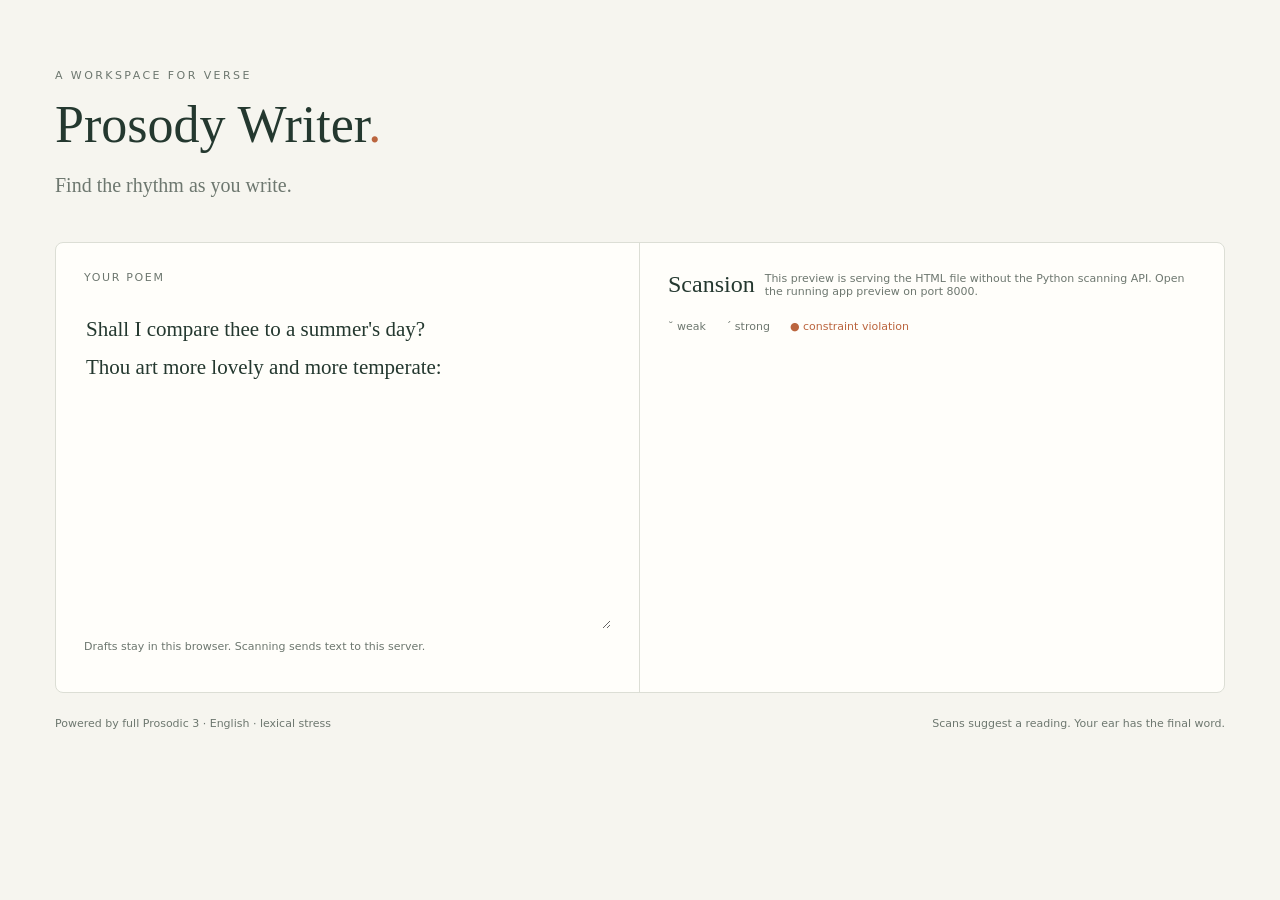
==== index.html @ 9eb8d66f "Add realtime poetry editor and Codespaces development setup" ====
<!doctype html>
<html lang="en">
<meta charset="utf-8">
<meta name="viewport" content="width=device-width, initial-scale=1">
<title>Prosody Writer</title>
<style>
:root{color-scheme:light;--ink:#24382f;--muted:#6d776f;--paper:#f6f5ef;--accent:#bb653e}
*{box-sizing:border-box}body{margin:0;background:var(--paper);color:var(--ink);font:15px system-ui,sans-serif}main{max-width:1250px;margin:0 auto;padding:65px 40px}header{margin-bottom:45px}.eyebrow{font-size:11px;letter-spacing:.22em;color:var(--muted)}h1{font:normal 52px Georgia,serif;margin:12px 0}h1 span{color:var(--accent)}header p{font:20px Georgia,serif;color:var(--muted)}.workspace{display:grid;grid-template-columns:1fr 1fr;background:#fffefa;border:1px solid #dcded5;border-radius:8px;min-height:440px}.draft,.analysis{padding:28px}.draft{border-right:1px solid #dcded5}label{display:block;font-size:11px;letter-spacing:.15em;color:var(--muted)}textarea{display:block;width:100%;height:320px;margin-top:25px;resize:vertical;background:transparent;border:0;outline:none;color:var(--ink);font:21px/1.8 Georgia,serif}textarea:focus{outline:1px solid #ced8ca;outline-offset:8px}#privacy{font-size:11px;color:var(--muted)}.analysis-heading{display:flex;align-items:center;justify-content:space-between;gap:10px}h2{font:24px Georgia,serif;margin:0}#status{font-size:11px;color:var(--muted)}.legend{display:flex;gap:20px;font-size:11px;color:var(--muted);margin:22px 0 30px}.conflict{color:var(--accent)}.scan-line{padding:15px 0;border-top:1px solid #e9e9e0}.line-text{font:16px Georgia,serif;margin:0 0 14px;color:var(--muted)}.syllables{display:flex;flex-wrap:wrap;gap:9px}.syllable{display:flex;flex-direction:column;align-items:center;font:17px Georgia,serif;min-width:18px}.mark{font-size:24px;color:#367154;height:30px}.syllable.violation .mark{color:var(--accent)}.note{font-size:12px;color:var(--muted)}footer{display:flex;justify-content:space-between;gap:20px;margin-top:24px;font-size:11px;color:var(--muted)}@media(max-width:800px){main{padding:30px 20px}.workspace{grid-template-columns:1fr}.draft{border-right:0;border-bottom:1px solid #dcded5}footer{flex-direction:column}h1{font-size:40px}}

</style>
<main>
  <header><span class="eyebrow">A WORKSPACE FOR VERSE</span><h1>Prosody Writer<span>.</span></h1>
    <p>Find the rhythm as you write.</p></header>
  <section class="workspace">
    <div class="draft"><label for="poem">YOUR POEM</label>
      <textarea id="poem" spellcheck="false" placeholder="Begin with a line…" aria-describedby="privacy">Shall I compare thee to a summer's day?
Thou art more lovely and more temperate:</textarea>
      <p id="privacy">Drafts stay in this browser. Scanning sends text to this server.</p>
    </div>
    <div class="analysis"><div class="analysis-heading"><h2>Scansion</h2><span id="status" role="status" aria-live="polite">Starting…</span></div>
      <p class="legend"><span>˘ weak</span><span>´ strong</span><span class="conflict">● constraint violation</span></p>
      <div id="results"></div>
    </div>
  </section>
  <footer>Powered by full Prosodic 3 · English · lexical stress <span>Scans suggest a reading. Your ear has the final word.</span></footer>
</main>
<script>
const poem = document.querySelector('#poem');
const results = document.querySelector('#results');
const status = document.querySelector('#status');
// randomUUID is unavailable in some embedded/non-secure preview contexts.
const session = typeof crypto.randomUUID === 'function' ? crypto.randomUUID() :
  '10000000-1000-4000-8000-100000000000'.replace(/[018]/g, c =>
    (Number(c) ^ crypto.getRandomValues(new Uint8Array(1))[0] & 15 >> Number(c) / 4).toString(16));
const apiURL = new URL('api/scan', document.baseURI);
let revision = 0, timer, running = false, dirty = false;
try { const saved = localStorage.getItem('prosody-draft'); if (saved !== null) poem.value = saved; } catch {}
function element(tag, className, text) {
  const node = document.createElement(tag); node.className = className; node.textContent = text; return node;
}
function render(data) {
  results.replaceChildren();
  for (const line of data.lines) {
    if (line.status === 'empty') continue;
    const row = element('div', 'scan-line', '');
    row.append(element('p', 'line-text', line.text));
    if (line.status !== 'ok') row.append(element('p', 'note', line.message));
    else {
      const syllables = element('div', 'syllables', '');
      for (const syl of line.syllables) {
        const violations = Object.entries(syl.violations).filter(([, n]) => n > 0);
        const node = element('span', 'syllable' + (violations.length ? ' violation' : ''), '');
        node.title = `${syl.ipa} · lexical stress: ${syl.stress ? 'stressed' : 'unstressed'}${violations.length ? ' · ' + violations.map(([key]) => key).join(', ') : ''}`;
        node.append(element('span', 'mark', syl.meter === 's' ? '´' : '˘'), element('span', '', syl.text));
        syllables.append(node);
      }
      row.append(syllables);
    }
    results.append(row);
  }
  status.textContent = `${data.elapsed_ms} ms · ${data.work.parsed_lines} lines scanned`;
}
async function scan() {
  if (running) { dirty = true; return; }
  running = true; dirty = false;
  const sentRevision = revision;
  status.textContent = 'Scanning…';
  try {
    const response = await fetch(apiURL, {method:'POST', headers:{'Content-Type':'application/json'},
      body:JSON.stringify({session, revision:sentRevision, text:poem.value})});
    if (response.status === 429) { dirty = true; return; }
    const contentType = response.headers.get('content-type') || '';
    if (!contentType.includes('application/json')) {
      throw new Error('This preview is serving the HTML file without the Python scanning API. Open the running app preview on port 8000.');
    }
    if (!response.ok) throw new Error((await response.json()).detail || 'Scanning failed');
    const data = await response.json();
    if (data.revision === revision) render(data);
  } catch (error) { status.textContent = String(error.message); }
  finally { running = false; if (dirty || sentRevision !== revision) { clearTimeout(timer); timer = setTimeout(scan, 180); } }
}
poem.addEventListener('input', () => {
  revision++;
  try { localStorage.setItem('prosody-draft', poem.value); } catch {}
  clearTimeout(timer); status.textContent = 'Waiting for your line…'; timer = setTimeout(scan, 180);
});
scan();

</script>
</html>
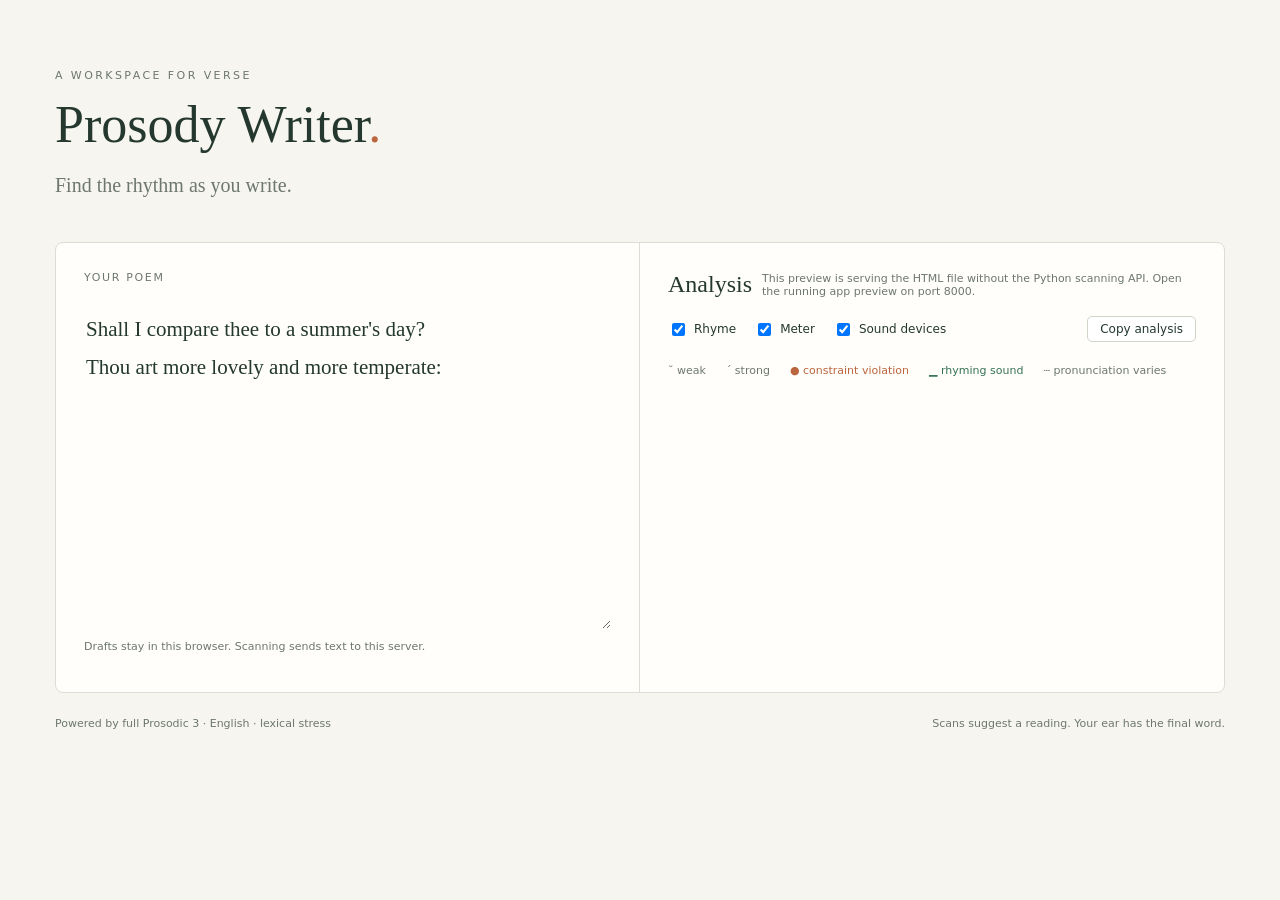
==== commit cd476587: "Add rhyme scheme, syllable counts, meter naming and sound devices Annotate every scanned line with i" ====
--- a/index.html
+++ b/index.html
@@ -6,6 +6,27 @@
 <style>
 :root{color-scheme:light;--ink:#24382f;--muted:#6d776f;--paper:#f6f5ef;--accent:#bb653e}
 *{box-sizing:border-box}body{margin:0;background:var(--paper);color:var(--ink);font:15px system-ui,sans-serif}main{max-width:1250px;margin:0 auto;padding:65px 40px}header{margin-bottom:45px}.eyebrow{font-size:11px;letter-spacing:.22em;color:var(--muted)}h1{font:normal 52px Georgia,serif;margin:12px 0}h1 span{color:var(--accent)}header p{font:20px Georgia,serif;color:var(--muted)}.workspace{display:grid;grid-template-columns:1fr 1fr;background:#fffefa;border:1px solid #dcded5;border-radius:8px;min-height:440px}.draft,.analysis{padding:28px}.draft{border-right:1px solid #dcded5}label{display:block;font-size:11px;letter-spacing:.15em;color:var(--muted)}textarea{display:block;width:100%;height:320px;margin-top:25px;resize:vertical;background:transparent;border:0;outline:none;color:var(--ink);font:21px/1.8 Georgia,serif}textarea:focus{outline:1px solid #ced8ca;outline-offset:8px}#privacy{font-size:11px;color:var(--muted)}.analysis-heading{display:flex;align-items:center;justify-content:space-between;gap:10px}h2{font:24px Georgia,serif;margin:0}#status{font-size:11px;color:var(--muted)}.legend{display:flex;gap:20px;font-size:11px;color:var(--muted);margin:22px 0 30px}.conflict{color:var(--accent)}.scan-line{padding:15px 0;border-top:1px solid #e9e9e0}.line-text{font:16px Georgia,serif;margin:0 0 14px;color:var(--muted)}.syllables{display:flex;flex-wrap:wrap;gap:9px}.syllable{display:flex;flex-direction:column;align-items:center;font:17px Georgia,serif;min-width:18px}.mark{font-size:24px;color:#367154;height:30px}.syllable.violation .mark{color:var(--accent)}.note{font-size:12px;color:var(--muted)}footer{display:flex;justify-content:space-between;gap:20px;margin-top:24px;font-size:11px;color:var(--muted)}@media(max-width:800px){main{padding:30px 20px}.workspace{grid-template-columns:1fr}.draft{border-right:0;border-bottom:1px solid #dcded5}footer{flex-direction:column}h1{font-size:40px}}
+
+.summary{margin:20px 0 6px;padding:16px 18px;background:#f7f8f1;border:1px solid #dcded5;border-radius:8px}
+.summary-grid{display:grid;grid-template-columns:repeat(auto-fit,minmax(150px,1fr));gap:14px 22px}
+.stat{display:flex;flex-direction:column;gap:3px}.stat-label{font-size:10px;letter-spacing:.16em;text-transform:uppercase;color:var(--muted)}
+.stat-value{font:18px Georgia,serif;color:var(--ink)}
+.toolbar{display:flex;flex-wrap:wrap;align-items:center;gap:6px 18px;margin:18px 0 0;font-size:12px;color:var(--muted)}
+.toggle{display:inline-flex;align-items:center;gap:6px;margin:0;font-size:12px;letter-spacing:0;color:var(--ink);cursor:pointer}
+.toolbar button{margin-left:auto;font:12px system-ui,sans-serif;padding:5px 12px;border:1px solid #cfd5c8;border-radius:5px;background:#fff;color:var(--ink);cursor:pointer}
+.toolbar button:hover{background:#eef2e8}
+.chips{display:flex;flex-wrap:wrap;align-items:center;gap:6px;margin:10px 0 0}.chips-label{font-size:10px;letter-spacing:.14em;text-transform:uppercase;color:var(--muted);margin-right:4px}
+.chip{display:inline-block;padding:2px 9px;border:1px solid #d6dacf;border-radius:999px;font-size:11px;color:#4d5b52;background:#fff}
+.devices .chip{border-style:dashed;background:transparent}
+.line-head{display:flex;align-items:baseline;gap:12px}.line-head .line-text{margin:0 0 6px;flex:1}
+.rhyme-badge{flex:none;display:inline-grid;place-items:center;min-width:26px;height:26px;padding:0 6px;border-radius:13px;background:var(--rhyme);color:#fff;font:600 13px system-ui,sans-serif}
+.rhyme-badge.unrhymed{background:#e4e6df;color:#8a928b}
+.stanza-break{margin-top:18px}
+.word{display:inline-flex;gap:4px}.word+.word{margin-left:10px}
+.word.varies{border-bottom:1px dotted var(--muted)}
+.syllable.tail span:last-child{box-shadow:0 3px 0 -1px var(--rhyme)}
+.legend .tail{color:#367154}.legend .alt{color:var(--muted)}
+.syllables{gap:4px 4px}
 
 </style>
 <main>
@@ -17,8 +38,15 @@
 Thou art more lovely and more temperate:</textarea>
       <p id="privacy">Drafts stay in this browser. Scanning sends text to this server.</p>
     </div>
-    <div class="analysis"><div class="analysis-heading"><h2>Scansion</h2><span id="status" role="status" aria-live="polite">Starting…</span></div>
-      <p class="legend"><span>˘ weak</span><span>´ strong</span><span class="conflict">● constraint violation</span></p>
+    <div class="analysis"><div class="analysis-heading"><h2>Analysis</h2><span id="status" role="status" aria-live="polite">Starting…</span></div>
+      <div id="summary" class="summary" hidden></div>
+      <div class="toolbar">
+        <label class="toggle"><input type="checkbox" id="show-rhyme" checked> Rhyme</label>
+        <label class="toggle"><input type="checkbox" id="show-meter" checked> Meter</label>
+        <label class="toggle"><input type="checkbox" id="show-sound" checked> Sound devices</label>
+        <button type="button" id="copy">Copy analysis</button>
+      </div>
+      <p class="legend"><span>˘ weak</span><span>´ strong</span><span class="conflict">● constraint violation</span><span class="tail">▁ rhyming sound</span><span class="alt">┄ pronunciation varies</span></p>
       <div id="results"></div>
     </div>
   </section>
@@ -27,39 +55,160 @@
 <script>
 const poem = document.querySelector('#poem');
 const results = document.querySelector('#results');
+const summary = document.querySelector('#summary');
 const status = document.querySelector('#status');
+const copyButton = document.querySelector('#copy');
 // randomUUID is unavailable in some embedded/non-secure preview contexts.
 const session = typeof crypto.randomUUID === 'function' ? crypto.randomUUID() :
   '10000000-1000-4000-8000-100000000000'.replace(/[018]/g, c =>
     (Number(c) ^ crypto.getRandomValues(new Uint8Array(1))[0] & 15 >> Number(c) / 4).toString(16));
 const apiURL = new URL('api/scan', document.baseURI);
-let revision = 0, timer, running = false, dirty = false;
+let revision = 0, timer, running = false, dirty = false, latest = null;
+const toggles = {rhyme: '#show-rhyme', meter: '#show-meter', sound: '#show-sound'};
 try { const saved = localStorage.getItem('prosody-draft'); if (saved !== null) poem.value = saved; } catch {}
+for (const [name, selector] of Object.entries(toggles)) {
+  const box = document.querySelector(selector);
+  try { const saved = localStorage.getItem('prosody-show-' + name); if (saved !== null) box.checked = saved === '1'; } catch {}
+  box.addEventListener('change', () => {
+    try { localStorage.setItem('prosody-show-' + name, box.checked ? '1' : '0'); } catch {}
+    if (latest) render(latest);
+  });
+}
+const shown = name => document.querySelector(toggles[name]).checked;
 function element(tag, className, text) {
-  const node = document.createElement(tag); node.className = className; node.textContent = text; return node;
-}
+  const node = document.createElement(tag); node.className = className; if (text !== undefined) node.textContent = text; return node;
+}
+// A stable hue per rhyme letter, so a letter keeps its colour as the poem grows.
+function letterColor(letter) {
+  let n = 0; for (const c of letter) n = n * 26 + c.charCodeAt(0) - 64;
+  return `hsl(${(n * 47) % 360} 48% 38%)`;
+}
+function chip(text, title) { const node = element('span', 'chip', text); if (title) node.title = title; return node; }
+const KIND = {perfect: 'perfect rhyme', identical: 'identical rhyme', assonant: 'shared vowel', consonant: 'shared ending sound'};
+
+function renderSummary(data) {
+  const a = data.analysis;
+  summary.replaceChildren();
+  if (!a || !a.lines) { summary.hidden = true; return; }
+  summary.hidden = false;
+  const grid = element('div', 'summary-grid');
+  const stat = (label, value, title) => {
+    const box = element('div', 'stat'); if (title) box.title = title;
+    box.append(element('span', 'stat-label', label), element('span', 'stat-value', value)); grid.append(box);
+  };
+  if (a.form) stat('Form', a.form);
+  if (a.meter) stat('Meter', a.meter.label, `${a.meter.lines} of ${a.meter.of} lines`);
+  if (a.meter) stat('Regularity', `${a.meter.lines}/${a.meter.of} lines`);
+  if (a.scheme) stat('Rhyme scheme', a.scheme);
+  stat('Lines', `${a.lines}${a.stanzas > 1 ? ' · ' + a.stanzas + ' stanzas' : ''}`);
+  stat('Syllables', `${a.syllables} · avg ${a.average_syllables}${a.shortest !== a.longest ? ` · ${a.shortest}–${a.longest}` : ''}`);
+  summary.append(grid);
+  if (shown('rhyme') && a.rhyme_groups.length) {
+    const row = element('div', 'chips'); row.append(element('span', 'chips-label', 'Rhyme sounds'));
+    for (const g of a.rhyme_groups) {
+      const node = chip(`${g.letter}  /${g.sound}/  ${g.words.join(', ')}`);
+      node.style.borderColor = letterColor(g.letter); node.style.color = letterColor(g.letter); row.append(node);
+    }
+    summary.append(row);
+  }
+  if (a.repeats.length) {
+    const row = element('div', 'chips'); row.append(element('span', 'chips-label', 'Echoes'));
+    for (const r of a.repeats) row.append(chip(`${r.word} ×${r.count}`, 'Repeated word'));
+    summary.append(row);
+  }
+}
+
+function renderLine(line, number) {
+  const row = element('div', 'scan-line');
+  const head = element('div', 'line-head');
+  if (shown('rhyme') && line.rhyme) {
+    const r = line.rhyme;
+    const badge = element('span', 'rhyme-badge' + (r.unrhymed ? ' unrhymed' : ''), r.letter + (r.near ? '~' : ''));
+    badge.style.setProperty('--rhyme', letterColor(r.letter));
+    badge.title = r.unrhymed ? 'No other line rhymes with this one' :
+      `Rhymes with “${r.word}” — ${KIND[r.kind] || 'rhyme'} (/${r.sound}/)${r.near ? ' · near rhyme' : ''}`;
+    head.append(badge);
+  }
+  head.append(element('p', 'line-text', line.text));
+  row.append(head);
+  if (line.status !== 'ok') { row.append(element('p', 'note', line.message)); return row; }
+  const meta = element('div', 'chips');
+  meta.append(chip(`${line.syllable_count} syllables`, 'Syllables in the best-scoring scansion'));
+  if (shown('meter')) {
+    const m = line.meter;
+    if (m) {
+      meta.append(chip(m.label, `${m.feet} feet · ${m.distance} off the ideal pattern`));
+      for (const v of m.variants) meta.append(chip(v, 'A common variation, not an error'));
+      for (const d of m.deviations) meta.append(chip(`foot ${d.foot}: ${d.name}`, `Foot ${d.foot} reads ${d.pattern}`));
+    } else meta.append(chip('irregular', 'No regular meter fits this line'));
+  }
+  row.append(meta);
+  const syllables = element('div', 'syllables');
+  const spans = line.words && line.words.length ? line.words : [{start: 0, end: line.syllables.length}];
+  const tailFrom = shown('rhyme') && line.rhyme ? spans[spans.length - 1].start + line.rhyme.from : Infinity;
+  for (const word of spans) {
+    const group = element('span', 'word' + (word.alt ? ' varies' : ''));
+    if (word.alt) group.title = `“${word.text}” can be read with ${word.alt.join(' or ')} syllables`;
+    for (let i = word.start; i < word.end; i++) {
+      const syl = line.syllables[i];
+      const violations = Object.entries(syl.violations).filter(([, n]) => n > 0);
+      const inTail = i >= tailFrom;
+      const node = element('span', 'syllable' + (violations.length ? ' violation' : '') + (inTail ? ' tail' : ''), '');
+      if (inTail) node.style.setProperty('--rhyme', letterColor(line.rhyme.letter));
+      node.title = `${syl.ipa} · lexical stress: ${syl.stress ? 'stressed' : 'unstressed'}${violations.length ? ' · ' + violations.map(([key]) => key).join(', ') : ''}`;
+      node.append(element('span', 'mark', syl.meter === 's' ? '´' : '˘'), element('span', '', syl.text));
+      group.append(node);
+    }
+    syllables.append(group);
+  }
+  row.append(syllables);
+  if (shown('sound') && (line.alliteration.length || line.assonance.length)) {
+    const devices = element('div', 'chips devices');
+    for (const g of line.alliteration) devices.append(chip(`alliteration /${g.sound}/ ${g.words.join(' · ')}`, 'Repeated opening sound'));
+    for (const g of line.assonance) devices.append(chip(`assonance /${g.sound}/ ${g.words.join(' · ')}`, 'Repeated stressed vowel'));
+    row.append(devices);
+  }
+  return row;
+}
+
 function render(data) {
+  latest = data;
   results.replaceChildren();
+  renderSummary(data);
+  let number = 0, gap = false;
   for (const line of data.lines) {
-    if (line.status === 'empty') continue;
-    const row = element('div', 'scan-line', '');
-    row.append(element('p', 'line-text', line.text));
-    if (line.status !== 'ok') row.append(element('p', 'note', line.message));
-    else {
-      const syllables = element('div', 'syllables', '');
-      for (const syl of line.syllables) {
-        const violations = Object.entries(syl.violations).filter(([, n]) => n > 0);
-        const node = element('span', 'syllable' + (violations.length ? ' violation' : ''), '');
-        node.title = `${syl.ipa} · lexical stress: ${syl.stress ? 'stressed' : 'unstressed'}${violations.length ? ' · ' + violations.map(([key]) => key).join(', ') : ''}`;
-        node.append(element('span', 'mark', syl.meter === 's' ? '´' : '˘'), element('span', '', syl.text));
-        syllables.append(node);
-      }
-      row.append(syllables);
-    }
+    if (line.status === 'empty') { gap = number > 0; continue; }
+    number++;
+    const row = renderLine(line, number);
+    if (gap) { row.classList.add('stanza-break'); gap = false; }
     results.append(row);
   }
   status.textContent = `${data.elapsed_ms} ms · ${data.work.parsed_lines} lines scanned`;
 }
+
+function analysisText(data) {
+  const a = data.analysis, out = [];
+  if (a.form) out.push(`Form: ${a.form}`);
+  if (a.meter) out.push(`Meter: ${a.meter.label} (${a.meter.lines} of ${a.meter.of} lines)`);
+  if (a.scheme) out.push(`Rhyme scheme: ${a.scheme}`);
+  out.push(`${a.lines} lines · ${a.syllables} syllables`, '');
+  let n = 0;
+  for (const line of data.lines) {
+    if (line.status === 'empty') { out.push(''); continue; }
+    n++;
+    const rhyme = line.rhyme ? line.rhyme.letter + (line.rhyme.near ? '~' : '') : '-';
+    const meter = line.meter ? line.meter.label + (line.meter.variants.length ? ` (${line.meter.variants.join(', ')})` : '') : '';
+    out.push(`${String(n).padStart(2)}  ${rhyme.padEnd(3)} ${String(line.syllable_count ?? '').padStart(2)}  ${line.scansion || ''}  ${meter}  | ${line.text}`);
+  }
+  return out.join('\n');
+}
+copyButton.addEventListener('click', async () => {
+  if (!latest) return;
+  try { await navigator.clipboard.writeText(analysisText(latest)); copyButton.textContent = 'Copied!'; }
+  catch { copyButton.textContent = 'Copy failed'; }
+  setTimeout(() => { copyButton.textContent = 'Copy analysis'; }, 1500);
+});
+
 async function scan() {
   if (running) { dirty = true; return; }
   running = true; dirty = false;
